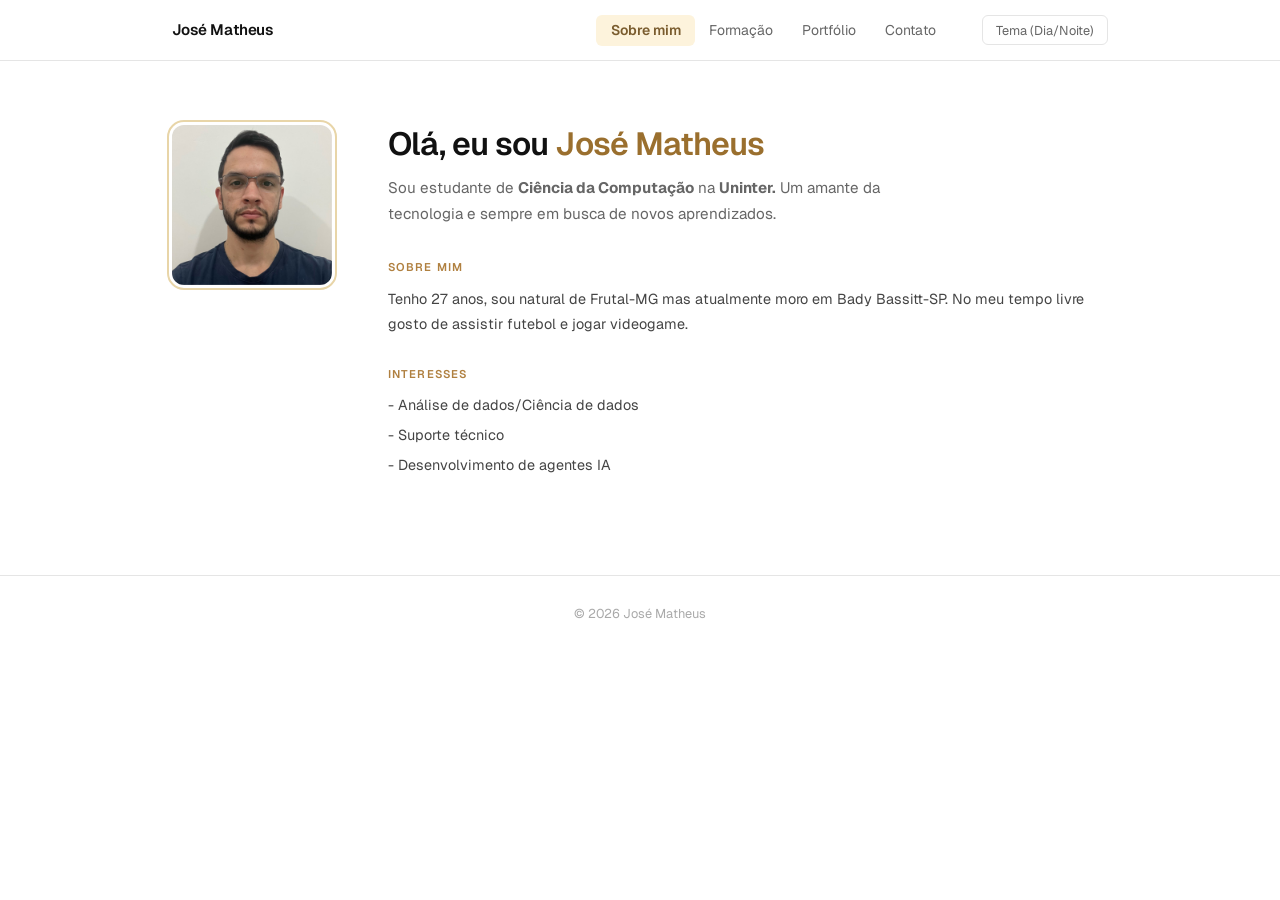
==== index.html @ 37686acd "Atualizando commit" ====
<!DOCTYPE html>
<html lang="en">
<head>
    <meta charset="UTF-8">
    <meta name="viewport" content="width=device-width, initial-scale=1.0">
    <title>Portifólio - José Matheus</title>
    <link rel="stylesheet" href="/css/style.css">
</head>
<body>
    <header>
        <nav class="navbar">
            <div class="logo">José Matheus</div>

            <button class="menu-toggle" onclick="toggleMenu()">☰</button>

            <ul class="menu" id="menu">
                <li><a href="index.html" class="ativo">Sobre mim</a></li>
                <li><a href="formacao.html">Formação</a></li>
                <li><a href="portfolio.html">Portfólio</a></li>
                <li><a href="contato.html">Contato</a></li>
            </ul>

            <button class="btn-tema" onclick="alternarTema()">Tema (Dia/Noite)</button>
        </nav>
    </header>

    <main>
        <section class="sobre">

            <div class="perfil">
                <img src="/img/foto_perfil.jpg" alt="Foto" class="foto-perfil">
            </div>

            <div class="apresentacao">
                <h1>Olá, eu sou <span class="destaque">José Matheus</span></h1>
                <p>Sou estudante de <strong>Ciência da Computação</strong> na <strong>Uninter.</strong>
                Um amante da tecnologia e sempre em busca de novos aprendizados.</p>

                <h2>Sobre mim</h2>
                <p>Tenho 27 anos, sou natural de Frutal-MG mas atualmente moro em Bady Bassitt-SP. No meu tempo livre gosto de assistir futebol e jogar videogame.</p>

                <h2>Interesses</h2>
                <ul>
                    <li> - Análise de dados/Ciência de dados</li>
                    <li> - Suporte técnico</li>
                    <li> - Desenvolvimento de agentes IA</li>
                </ul>

            </div>
        </section>
    </main>

    <footer>
        <p>&copy; 2026 José Matheus</p>
    </footer>

    <script src="/js/script.js"></script>
</body>
</html>
---- css/style.css ----
/* ===== IMPORT DE FONTES ===== */
@import url('https://fonts.googleapis.com/css2?family=Geist:wght@300;400;500;600&display=swap');

/* ===== RESET ===== */
* {
    margin: 0;
    padding: 0;
    box-sizing: border-box;
}

a { text-decoration: none; }
ul { list-style: none; }

/* ===== BASE ===== */
body {
    font-family: 'Geist', -apple-system, BlinkMacSystemFont, sans-serif;
    background-color: #ffffff;
    color: #111111;
    transition: background-color 0.3s, color 0.3s;
    line-height: 1.6;
    -webkit-font-smoothing: antialiased;
}

body.dark {
    background-color: #0a0a0a;
    color: #ededed;
}

/* ===== HEADER ===== */
header {
    background-color: #ffffff;
    border-bottom: 1px solid #e5e5e5;
    position: sticky;
    top: 0;
    z-index: 100;
}

body.dark header {
    background-color: #0a0a0a;
    border-bottom-color: #1f1f1f;
}

.navbar {
    max-width: 1000px;
    margin: 0 auto;
    padding: 0 2rem;
    height: 60px;
    display: flex;
    align-items: center;
    gap: 2rem;
}

.logo {
    font-size: 0.95rem;
    font-weight: 600;
    color: #111111;
    letter-spacing: -0.01em;
    margin-right: auto;
}

body.dark .logo {
    color: #ededed;
}

.menu {
    display: flex;
    gap: 0;
}

.menu a {
    color: #666666;
    font-size: 0.875rem;
    font-weight: 400;
    padding: 0.4rem 0.9rem;
    border-radius: 6px;
    transition: color 0.15s, background 0.15s;
}

body.dark .menu a {
    color: #888888;
}

.menu a:hover {
    color: #111111;
    background-color: #f5f5f5;
}

body.dark .menu a:hover {
    color: #ededed;
    background-color: #1a1a1a;
}

.menu a.ativo {
    color: #7a5c2e;
    font-weight: 600;
    background-color: #fdf3dc;
}

body.dark .menu a.ativo {
    color: #e8c97a;
    background-color: #1f1a0f;
}

.menu-toggle {
    display: none;
    background: none;
    border: 1px solid #e5e5e5;
    color: #111111;
    font-size: 1.1rem;
    cursor: pointer;
    padding: 0.3rem 0.6rem;
    border-radius: 6px;
    line-height: 1;
}

body.dark .menu-toggle {
    border-color: #2a2a2a;
    color: #ededed;
}

.btn-tema {
    background: none;
    border: 1px solid #e5e5e5;
    color: #666666;
    padding: 0.35rem 0.8rem;
    border-radius: 6px;
    cursor: pointer;
    font-size: 0.8rem;
    font-family: inherit;
    transition: border-color 0.15s, color 0.15s, background 0.15s;
}

body.dark .btn-tema {
    border-color: #2a2a2a;
    color: #888888;
}

.btn-tema:hover {
    border-color: #c9a05a;
    color: #7a5c2e;
    background-color: #fdf3dc;
}

body.dark .btn-tema:hover {
    border-color: #c9a05a;
    color: #e8c97a;
    background-color: #1f1a0f;
}

/* ===== MAIN ===== */
main {
    max-width: 1000px;
    margin: 0 auto;
    padding: 4rem 2rem 6rem;
}

/* ===== SOBRE MIM ===== */
.sobre {
    display: grid;
    grid-template-columns: 160px 1fr;
    gap: 3.5rem;
    align-items: start;
}

.foto-perfil {
    width: 160px;
    height: 160px;
    border-radius: 12px;
    object-fit: cover;
    display: block;
    background-color: #f0f0f0;
    outline: 2px solid #e8d5a8;
    outline-offset: 3px;
}

body.dark .foto-perfil {
    background-color: #1a1a1a;
    outline-color: #3a2e18;
}

.apresentacao h1 {
    font-size: 2rem;
    font-weight: 600;
    letter-spacing: -0.03em;
    line-height: 1.2;
    margin-bottom: 0.75rem;
    color: #111111;
}

body.dark .apresentacao h1 {
    color: #ededed;
}

.apresentacao h1 + p {
    color: #666666;
    font-size: 0.95rem;
    line-height: 1.7;
    margin-bottom: 2rem;
    max-width: 520px;
}

body.dark .apresentacao h1 + p {
    color: #888888;
}

.apresentacao h2 {
    font-size: 0.7rem;
    font-weight: 600;
    letter-spacing: 0.1em;
    text-transform: uppercase;
    color: #b08040;
    margin: 1.8rem 0 0.6rem;
}

body.dark .apresentacao h2 {
    color: #c9a05a;
}

.apresentacao p,
.apresentacao li {
    color: #444444;
    font-size: 0.9rem;
    line-height: 1.75;
}

body.dark .apresentacao p,
body.dark .apresentacao li {
    color: #888888;
}

.apresentacao ul {
    display: flex;
    flex-direction: column;
    gap: 0.3rem;
}

.destaque {
    color: #9a6f2e;
    font-weight: 600;
}

body.dark .destaque {
    color: #e8c97a;
}

/* ===== TÍTULOS DE PÁGINA ===== */
.formacao h1,
.portfolio h1,
.contato h1 {
    font-size: 1.75rem;
    font-weight: 600;
    letter-spacing: -0.03em;
    color: #111111;
    margin-bottom: 0.4rem;
}

body.dark .formacao h1,
body.dark .portfolio h1,
body.dark .contato h1 {
    color: #ededed;
}

/* ===== CARDS (Formação) ===== */
.card {
    border: 1px solid #e5e5e5;
    border-radius: 10px;
    padding: 1.75rem;
    margin-bottom: 1rem;
}

body.dark .card {
    border-color: #1f1f1f;
}

.card h2 {
    font-size: 0.7rem;
    font-weight: 600;
    letter-spacing: 0.1em;
    text-transform: uppercase;
    color: #b08040;
    margin-bottom: 1.25rem;
}

body.dark .card h2 {
    color: #c9a05a;
}

.item-formacao {
    padding: 1rem 0;
    border-bottom: 1px solid #f0f0f0;
}

body.dark .item-formacao {
    border-bottom-color: #1a1a1a;
}

.item-formacao:first-of-type { padding-top: 0; }

.item-formacao:last-child {
    border-bottom: none;
    padding-bottom: 0;
}

.item-formacao h3 {
    font-size: 0.9rem;
    font-weight: 500;
    margin-bottom: 0.25rem;
    color: #111111;
}

body.dark .item-formacao h3 {
    color: #ededed;
}

.item-formacao p {
    color: #888888;
    font-size: 0.82rem;
    line-height: 1.6;
}

body.dark .item-formacao p {
    color: #555555;
}

/* ===== PORTFÓLIO ===== */
.portfolio > p {
    color: #666666;
    font-size: 0.9rem;
    margin-bottom: 2.5rem;
}

body.dark .portfolio > p {
    color: #888888;
}

.grid-projetos {
    display: grid;
    grid-template-columns: repeat(auto-fit, minmax(280px, 1fr));
    gap: 1rem;
}

.card-projeto {
    border: 1px solid #e5e5e5;
    border-radius: 10px;
    padding: 1.5rem;
    transition: border-color 0.2s, box-shadow 0.2s;
}

body.dark .card-projeto {
    border-color: #1f1f1f;
}

.card-projeto:hover {
    border-color: #cccccc;
    box-shadow: 0 4px 16px rgba(0,0,0,0.05);
}

body.dark .card-projeto:hover {
    border-color: #333333;
    box-shadow: 0 4px 16px rgba(0,0,0,0.3);
}

.card-projeto h3 {
    font-size: 0.9rem;
    font-weight: 500;
    margin-bottom: 0.5rem;
    color: #111111;
}

body.dark .card-projeto h3 {
    color: #ededed;
}

.card-projeto p {
    color: #888888;
    font-size: 0.82rem;
    line-height: 1.65;
    margin-bottom: 1.25rem;
}

body.dark .card-projeto p {
    color: #555555;
}

.btn-projeto {
    display: inline-block;
    border: 1px solid #e5e5e5;
    color: #444444;
    padding: 0.4rem 1rem;
    border-radius: 6px;
    font-size: 0.8rem;
    font-weight: 500;
    transition: border-color 0.15s, color 0.15s, background 0.15s;
}

body.dark .btn-projeto {
    border-color: #2a2a2a;
    color: #888888;
}

.btn-projeto:hover {
    border-color: #b08040;
    color: #7a5c2e;
    background-color: #fdf3dc;
}

body.dark .btn-projeto:hover {
    border-color: #e8c97a;
    color: #e8c97a;
    background-color: #1f1a0f;
}

/* ===== CONTATO ===== */
.contato > p {
    color: #666666;
    font-size: 0.9rem;
    margin-bottom: 2rem;
}

body.dark .contato > p {
    color: #888888;
}

/* ===== BOTÕES DE CONTATO DIRETO ===== */
.botoes-contato {
    display: flex;
    flex-direction: column;
    gap: 0.75rem;
    margin-bottom: 2.5rem;
    max-width: 520px;
}

.btn-contato {
    display: flex;
    align-items: center;
    gap: 1rem;
    padding: 1rem 1.25rem;
    border: 1px solid #e5e5e5;
    border-radius: 10px;
    color: #111111;
    transition: border-color 0.15s, background 0.15s, box-shadow 0.15s;
}

body.dark .btn-contato {
    border-color: #1f1f1f;
    color: #ededed;
}

.btn-contato:hover {
    border-color: #c9a05a;
    background-color: #fdf8ef;
    box-shadow: 0 2px 10px rgba(176, 128, 64, 0.08);
}

body.dark .btn-contato:hover {
    background-color: #1f1a0f;
    border-color: #c9a05a;
}

.btn-contato-local {
    cursor: default;
}

.btn-contato-local:hover {
    border-color: #e5e5e5 !important;
    background-color: transparent !important;
    box-shadow: none !important;
}

body.dark .btn-contato-local:hover {
    border-color: #1f1f1f !important;
    background-color: transparent !important;
}

.btn-contato-icone {
    font-size: 1.1rem;
    flex-shrink: 0;
    width: 2.25rem;
    height: 2.25rem;
    display: flex;
    align-items: center;
    justify-content: center;
    background-color: #000000;
    border-radius: 8px;
}

body.dark .btn-contato-icone {
    background-color: #ededed;
}

.btn-contato-texto {
    display: flex;
    flex-direction: column;
    gap: 0.1rem;
}

.btn-contato-texto strong {
    font-size: 0.78rem;
    font-weight: 600;
    color: #111111;
}

body.dark .btn-contato-texto strong {
    color: #ededed;
}

.btn-contato-texto span {
    font-size: 0.82rem;
    color: #888888;
}

body.dark .btn-contato-texto span {
    color: #555555;
}

/* ===== FORMULÁRIO ===== */
.form-container {
    border: 1px solid #e5e5e5;
    border-radius: 10px;
    padding: 2rem;
    max-width: 520px;
}

body.dark .form-container {
    border-color: #1f1f1f;
}

.campo {
    display: flex;
    flex-direction: column;
    margin-bottom: 1.25rem;
}

.campo label {
    font-size: 0.78rem;
    font-weight: 500;
    color: #444444;
    margin-bottom: 0.45rem;
}

body.dark .campo label {
    color: #888888;
}

.campo input,
.campo textarea {
    padding: 0.65rem 0.9rem;
    border: 1px solid #e5e5e5;
    border-radius: 6px;
    background-color: #ffffff;
    color: #111111;
    font-size: 0.875rem;
    font-family: inherit;
    transition: border-color 0.15s, box-shadow 0.15s;
    resize: vertical;
}

body.dark .campo input,
body.dark .campo textarea {
    background-color: #111111;
    border-color: #1f1f1f;
    color: #ededed;
}

.campo input::placeholder,
.campo textarea::placeholder {
    color: #bbbbbb;
}

body.dark .campo input::placeholder,
body.dark .campo textarea::placeholder {
    color: #444444;
}

.campo input:focus,
.campo textarea:focus {
    outline: none;
    border-color: #c9a05a;
    box-shadow: 0 0 0 3px rgba(176, 128, 64, 0.12);
}

body.dark .campo input:focus,
body.dark .campo textarea:focus {
    border-color: #c9a05a;
    box-shadow: 0 0 0 3px rgba(201, 160, 90, 0.15);
}

.campo textarea {
    min-height: 120px;
}

.form-container button {
    background-color: #111111;
    color: #ffffff;
    border: none;
    padding: 0.7rem 1.75rem;
    border-radius: 6px;
    font-size: 0.85rem;
    font-family: inherit;
    font-weight: 500;
    cursor: pointer;
    transition: background 0.15s, transform 0.1s;
}

body.dark .form-container button {
    background-color: #ededed;
    color: #111111;
}

.form-container button:hover {
    background-color: #9a6f2e;
}

body.dark .form-container button:hover {
    background-color: #c9a05a;
    color: #111111;
}

.form-container button:active {
    transform: scale(0.98);
}

.erro {
    color: #e53e3e;
    font-size: 0.77rem;
    margin-top: 0.3rem;
}

.mensagem-sucesso {
    background-color: #f0fdf4;
    color: #166534;
    border: 1px solid #bbf7d0;
    padding: 0.85rem 1rem;
    border-radius: 6px;
    margin-bottom: 1.25rem;
    font-size: 0.85rem;
    font-weight: 500;
}

body.dark .mensagem-sucesso {
    background-color: #052e16;
    color: #4ade80;
    border-color: #14532d;
}

/* ===== FOOTER ===== */
footer {
    border-top: 1px solid #e5e5e5;
    color: #aaaaaa;
    text-align: center;
    padding: 1.75rem 2rem;
    font-size: 0.8rem;
}

body.dark footer {
    border-top-color: #1f1f1f;
    color: #444444;
}

/* ===== RESPONSIVO ===== */
@media (max-width: 768px) {
    main {
        padding: 2.5rem 1.25rem 4rem;
    }

    .navbar {
        padding: 0.9rem 1.25rem;
        height: auto;
        flex-wrap: wrap;
        position: relative;
    }

    .menu {
        display: none;
        flex-direction: column;
        position: absolute;
        top: 100%;
        left: 0;
        width: 100%;
        background-color: #ffffff;
        border-bottom: 1px solid #e5e5e5;
        padding: 0.75rem 1.25rem 1rem;
        gap: 0.15rem;
    }

    body.dark .menu {
        background-color: #0a0a0a;
        border-bottom-color: #1f1f1f;
    }

    .menu.aberto {
        display: flex;
    }

    .menu-toggle {
        display: block;
    }

    .sobre {
        grid-template-columns: 1fr;
        gap: 2rem;
        text-align: center;
    }

    .foto-perfil {
        margin: 0 auto;
        width: 120px;
        height: 120px;
    }

    .apresentacao h1 + p {
        margin-left: auto;
        margin-right: auto;
    }

    .apresentacao h2 {
        text-align: left;
    }

    .formacao h1,
    .portfolio h1,
    .contato h1 {
        font-size: 1.5rem;
    }

    .botoes-contato {
        max-width: 100%;
    }

    .form-container {
        max-width: 100%;
    }
}
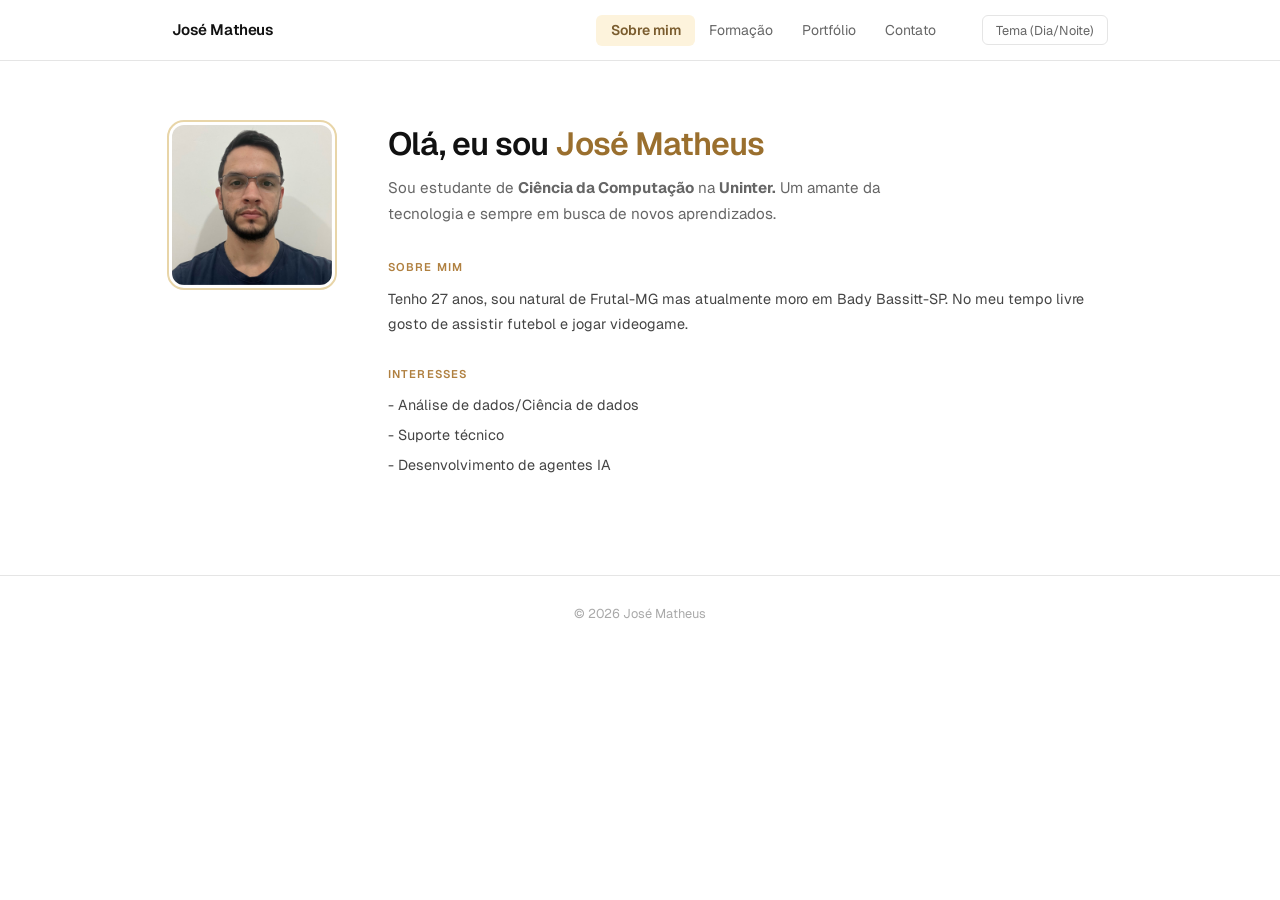
==== commit 41391b11: "Atualizando commit" ====
--- a/index.html
+++ b/index.html
@@ -4,7 +4,7 @@
     <meta charset="UTF-8">
     <meta name="viewport" content="width=device-width, initial-scale=1.0">
     <title>Portifólio - José Matheus</title>
-    <link rel="stylesheet" href="/css/style.css">
+    <link rel="stylesheet" href="./css/style.css">
 </head>
 <body>
     <header>
@@ -54,6 +54,6 @@
         <p>&copy; 2026 José Matheus</p>
     </footer>
 
-    <script src="/js/script.js"></script>
+    <script src="./js/script.js"></script>
 </body>
 </html>
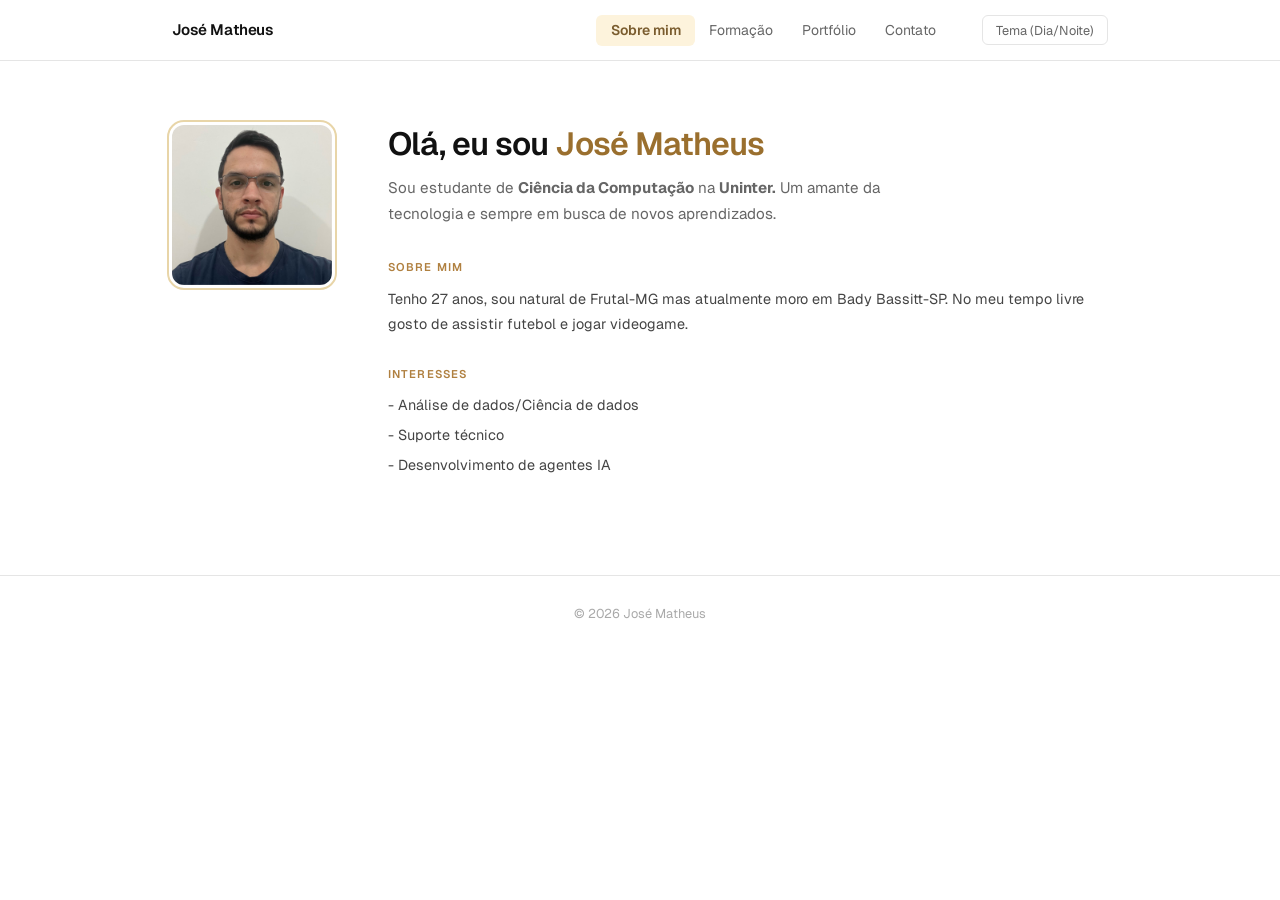
==== commit 676702b3: "Atualizando commit" ====
--- a/index.html
+++ b/index.html
@@ -14,10 +14,10 @@
             <button class="menu-toggle" onclick="toggleMenu()">☰</button>
 
             <ul class="menu" id="menu">
-                <li><a href="index.html" class="ativo">Sobre mim</a></li>
-                <li><a href="formacao.html">Formação</a></li>
-                <li><a href="portfolio.html">Portfólio</a></li>
-                <li><a href="contato.html">Contato</a></li>
+                <li><a href="./index.html" class="ativo">Sobre mim</a></li>
+                <li><a href="./formacao.html">Formação</a></li>
+                <li><a href="./portfolio.html">Portfólio</a></li>
+                <li><a href="./contato.html">Contato</a></li>
             </ul>
 
             <button class="btn-tema" onclick="alternarTema()">Tema (Dia/Noite)</button>
@@ -28,7 +28,7 @@
         <section class="sobre">
 
             <div class="perfil">
-                <img src="/img/foto_perfil.jpg" alt="Foto" class="foto-perfil">
+                <img src="./img/foto_perfil.jpg" alt="Foto" class="foto-perfil">
             </div>
 
             <div class="apresentacao">
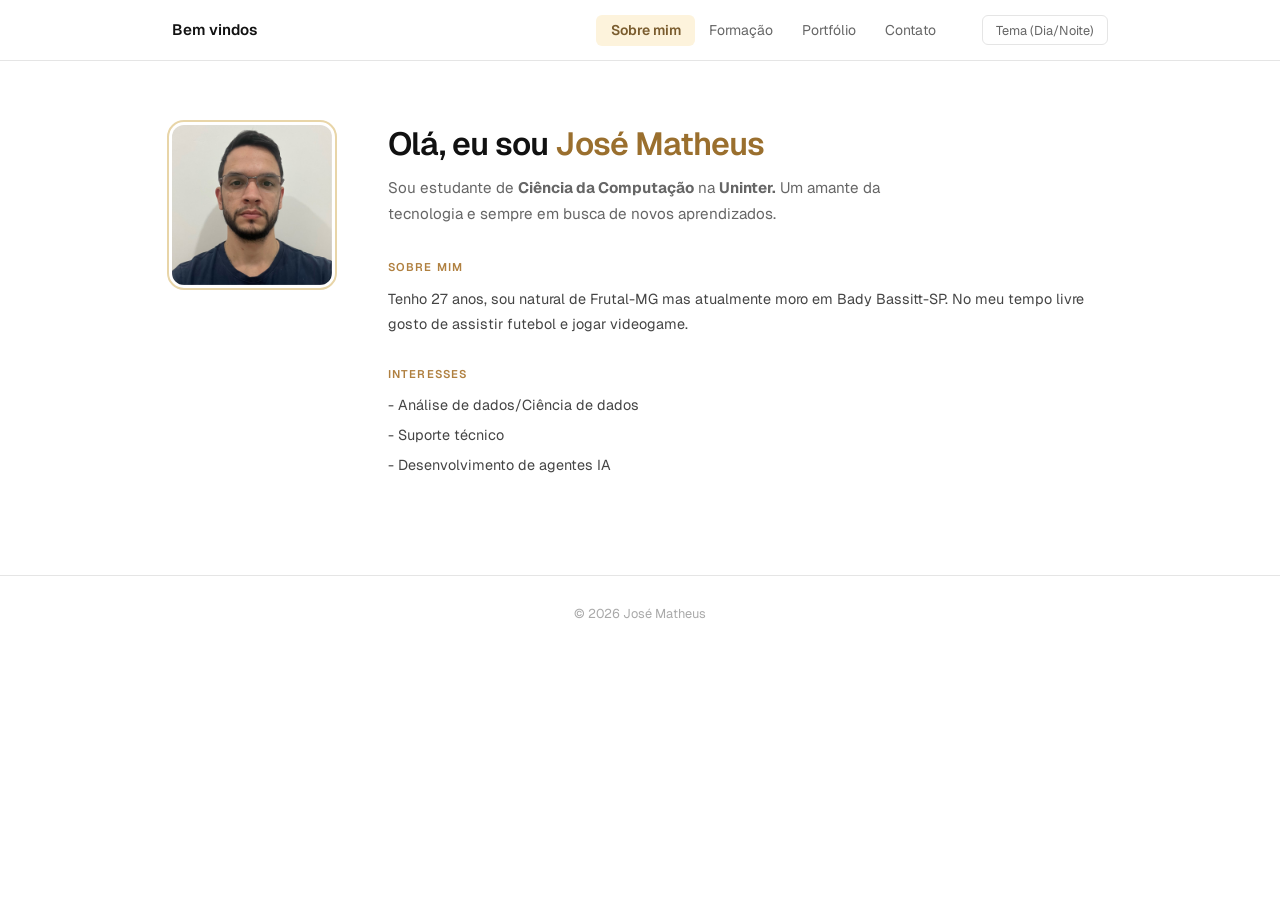
==== commit b88e415f: "Atualizando commit" ====
--- a/index.html
+++ b/index.html
@@ -1,5 +1,5 @@
 <!DOCTYPE html>
-<html lang="en">
+<html lang="pt-BR">
 <head>
     <meta charset="UTF-8">
     <meta name="viewport" content="width=device-width, initial-scale=1.0">
@@ -9,7 +9,7 @@
 <body>
     <header>
         <nav class="navbar">
-            <div class="logo">José Matheus</div>
+            <div class="logo">Bem vindos</div>
 
             <button class="menu-toggle" onclick="toggleMenu()">☰</button>
 
